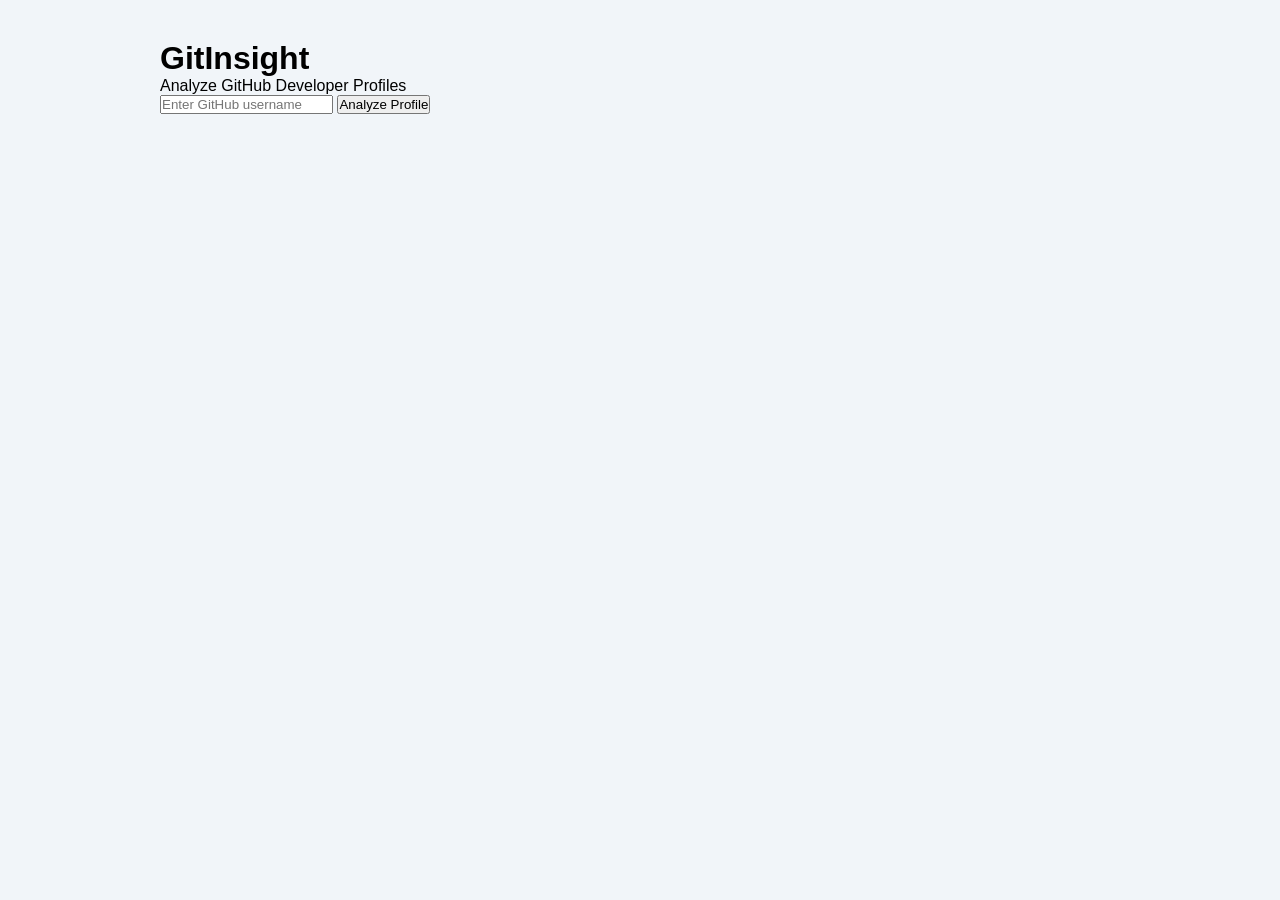
==== github-analyzer/frontend/index.html @ 8257c627 "Initial GitInsight analytics dashboard" ====
<!DOCTYPE html>
<html>
<head>
<title>GitInsight</title>
<link rel="stylesheet" href="style.css?v=1">
<script src="./script.js"></script>
</head>

<body>

<div class="container">

<h1>GitInsight</h1>
<p>Analyze GitHub Developer Profiles</p>

<input type="text" id="username" placeholder="Enter GitHub username">

<button onclick="analyzeProfile()">Analyze Profile</button>
</div>

<script src="script.js"></script>

</body>
</html>
---- github-analyzer/frontend/style.css ----
*{
margin:0;
padding:0;
box-sizing:border-box;
font-family:Arial, sans-serif;
}

body{
background:#f1f5f9;
}

.container{
max-width:1000px;
margin:auto;
padding:40px 20px;
}

.title{
text-align:center;
margin-bottom:30px;
font-size:32px;
color:#111827;
}

.card{
background:white;
padding:25px;
margin-bottom:20px;
border-radius:12px;
box-shadow:0 10px 25px rgba(0,0,0,0.08);
}

.card h2{
margin-bottom:15px;
color:#1f2937;
}

#profile{
display:flex;
flex-direction:column;
align-items:center;
text-align:center;
}

#profile img{
width:120px;
border-radius:50%;
margin-bottom:10px;
}

#stats{
display:grid;
grid-template-columns:repeat(3,1fr);
gap:15px;
margin-top:10px;
}

#stats p{
background:#f8fafc;
padding:15px;
border-radius:10px;
text-align:center;
font-weight:500;
box-shadow:0 2px 6px rgba(0,0,0,0.05);
}

#summary{
background:#f8fafc;
padding:15px;
border-radius:8px;
line-height:1.5;
}

.stats-grid{
display:grid;
grid-template-columns:repeat(auto-fit,minmax(160px,1fr));
gap:20px;
margin-bottom:20px;
}

.stat-card{
background:white;
padding:20px;
border-radius:12px;
box-shadow:0 4px 10px rgba(0,0,0,0.08);
text-align:center;
}

.stat-card h3{
font-size:14px;
color:#6b7280;
margin-bottom:8px;
}

.stat-card p{
font-size:22px;
font-weight:bold;
color:#111827;
}

.repo-card{
display:flex;
justify-content:space-between;
background:#f8fafc;
padding:12px 16px;
border-radius:8px;
margin-bottom:8px;
}

.loading{
text-align:center;
padding:20px;
font-size:18px;
color:#6b7280;
}

.spinner{
margin:20px auto;
width:40px;
height:40px;
border:4px solid #e5e7eb;
border-top:4px solid #4f46e5;
border-radius:50%;
animation:spin 1s linear infinite;
}

@keyframes spin{
0%{transform:rotate(0deg);}
100%{transform:rotate(360deg);}
}

.score-container{
width:100%;
background:#e5e7eb;
border-radius:10px;
overflow:hidden;
height:20px;
margin-top:10px;
}

#score-bar{
height:100%;
width:0%;
background:#4f46e5;
transition:width 0.6s ease;
}

#score-text{
margin-top:8px;
font-weight:500;
color:#374151;
}

.recent-item{
background:#f1f5f9;
padding:8px 12px;
border-radius:8px;
display:inline-block;
margin:5px;
cursor:pointer;
font-size:14px;
}

.recent-item:hover{
background:#e2e8f0;
}

.header{
display:flex;
justify-content:space-between;
align-items:center;
padding:15px 40px;
background:white;
box-shadow:0 2px 6px rgba(0,0,0,0.05);
margin-bottom:20px;
}

.logo{
font-size:20px;
font-weight:bold;
color:#4f46e5;
}

.search-box input{
padding:8px 10px;
border-radius:6px;
border:1px solid #ddd;
margin-right:8px;
}

.search-box button{
padding:8px 14px;
background:#4f46e5;
color:white;
border:none;
border-radius:6px;
cursor:pointer;
}

.search-box button:hover{
background:#4338ca;
}
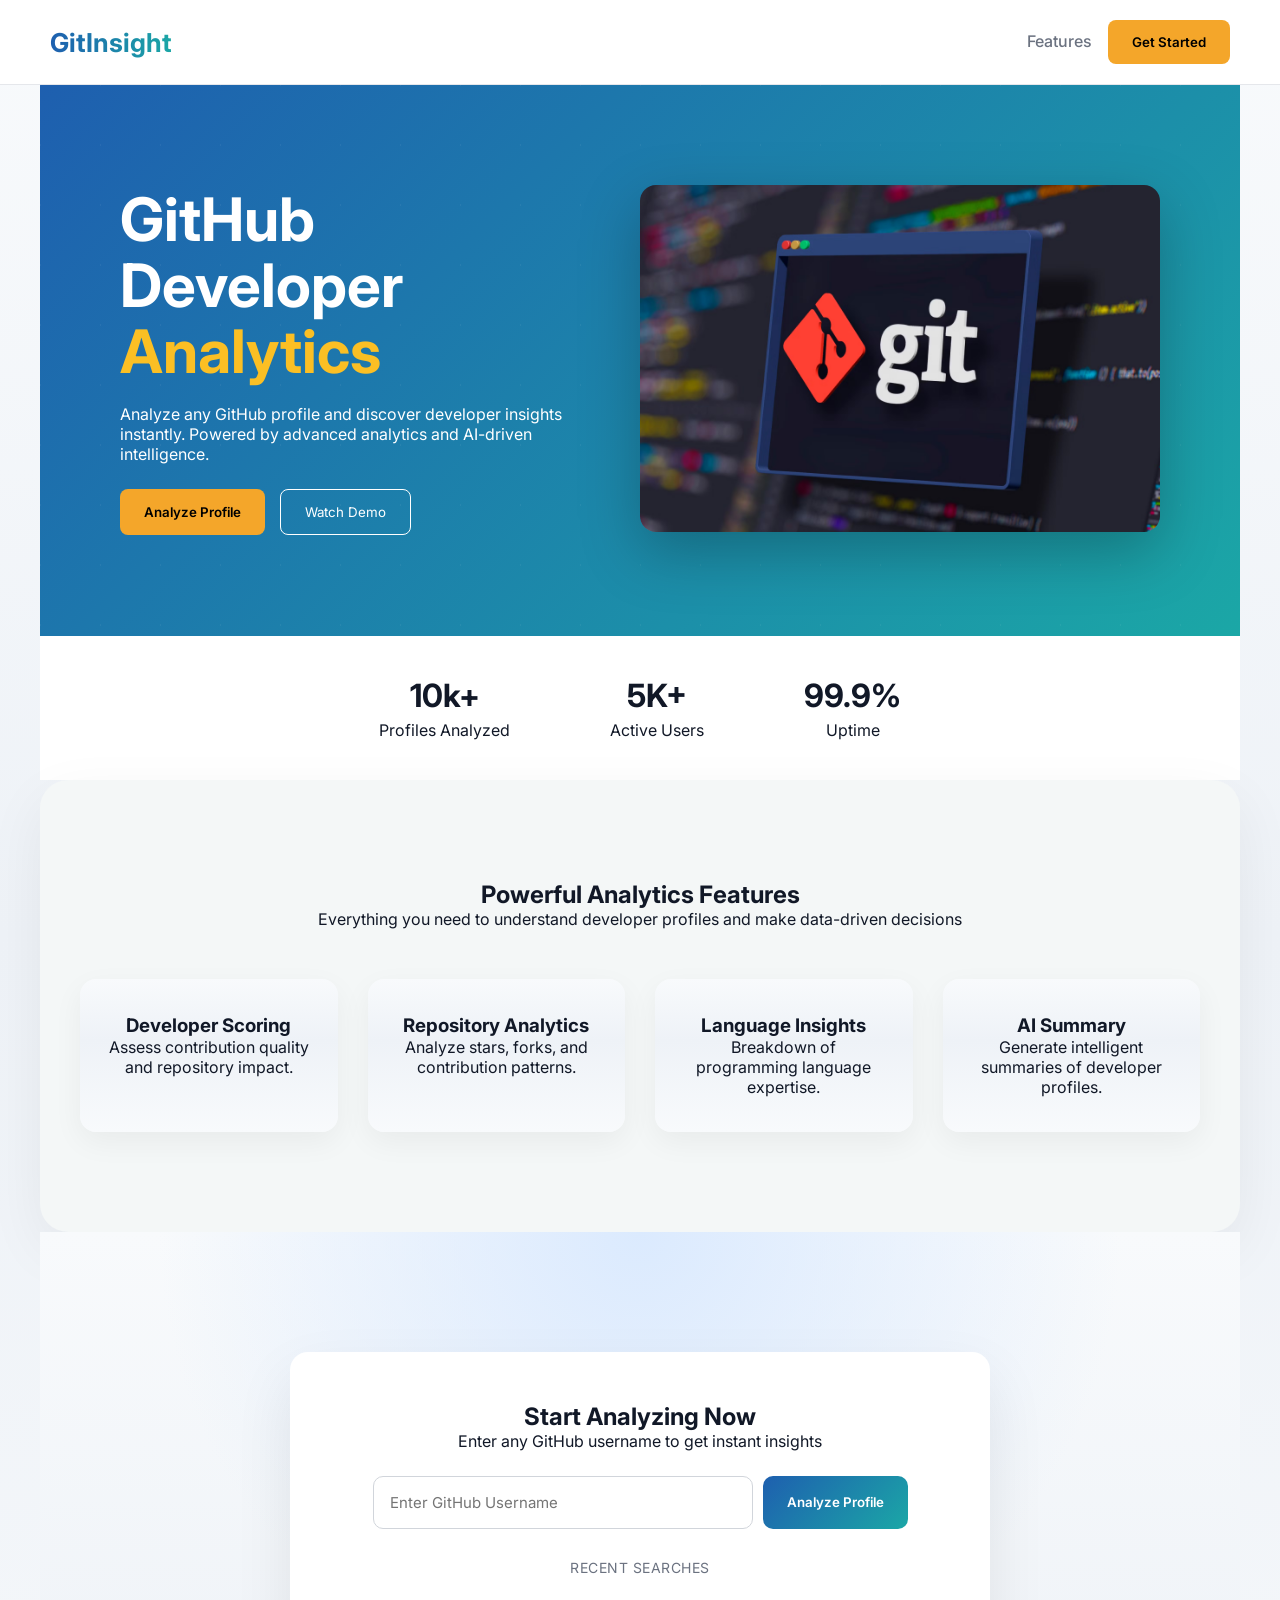
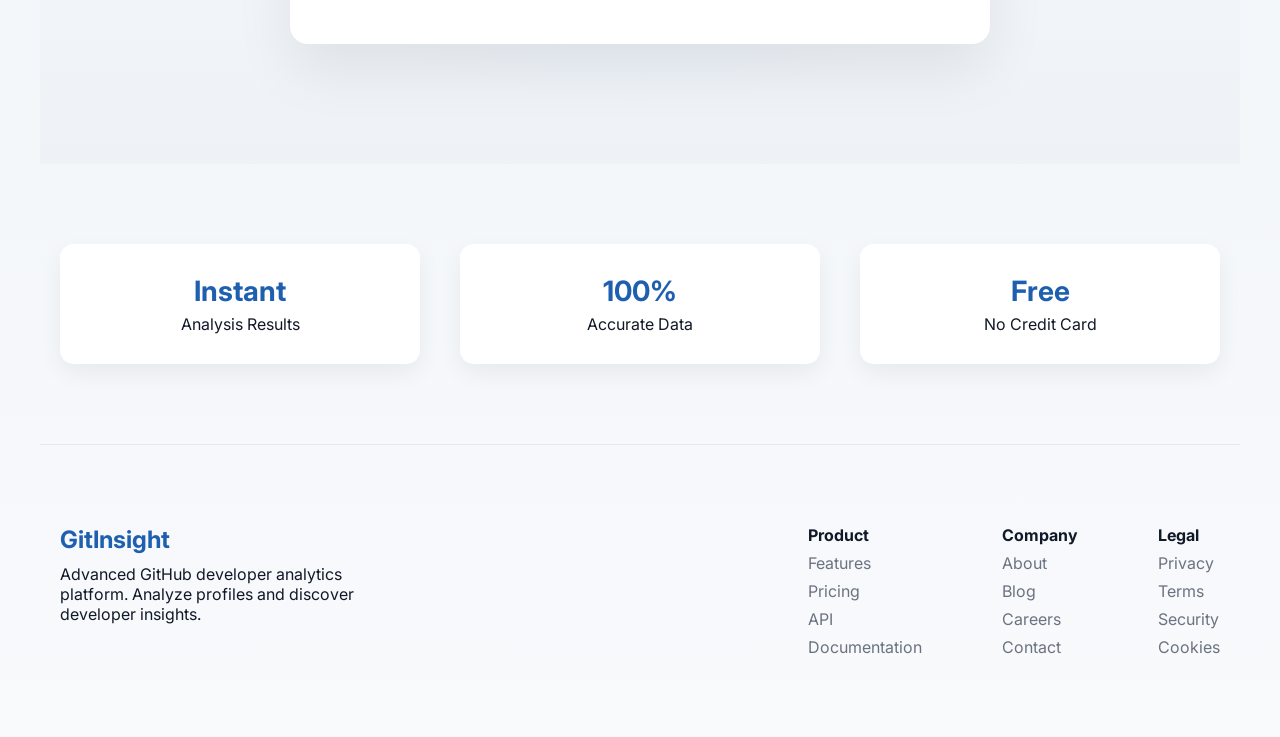
==== commit ec3f231c: "Initial release: GitInsight analytics dashboard" ====
--- a/github-analyzer/frontend/index.html
+++ b/github-analyzer/frontend/index.html
@@ -1,22 +1,237 @@
 <!DOCTYPE html>
-<html>
+<html lang="en">
+
 <head>
+<meta charset="UTF-8">
 <title>GitInsight</title>
-<link rel="stylesheet" href="style.css?v=1">
-<script src="./script.js"></script>
+
+<link rel="stylesheet" href="style.css">
+
+<link href="https://fonts.googleapis.com/css2?family=Inter:wght@300;400;600;700&display=swap" rel="stylesheet">
+
 </head>
 
 <body>
 
-<div class="container">
-
-<h1>GitInsight</h1>
-<p>Analyze GitHub Developer Profiles</p>
-
-<input type="text" id="username" placeholder="Enter GitHub username">
+<header class="navbar">
+
+<div class="logo animate-logo">GitInsight</div>
+
+<nav>
+<a href="#features">Features</a>
+<button class="btn-orange" onclick="scrollToSearch()">Get Started</button>
+</nav>
+
+</header>
+
+
+
+<section class="hero">
+
+<div class="hero-bg"></div>
+<div class="hero-left">
+
+<h1>
+GitHub<br>
+Developer<br>
+<span>Analytics</span>
+</h1>
+
+<p>
+Analyze any GitHub profile and discover developer insights instantly.
+Powered by advanced analytics and AI-driven intelligence.
+</p>
+
+<div class="hero-buttons">
+
+<button class="btn-orange" onclick="scrollToSearch()">Analyze Profile</button>
+</button>
+
+<button class="btn-outline" id="watchDemo">Watch Demo</button>
+
+</div>
+
+</div>
+
+
+<div class="hero-right">
+<img src="hero-analytics.avif" alt="GitHub Analytics Illustration">
+</div>
+
+</section>
+
+
+
+<section class="stats">
+
+<div>
+<h2>10k+</h2>
+<p>Profiles Analyzed</p>
+</div>
+
+<div>
+<h2>5K+</h2>
+<p>Active Users</p>
+</div>
+
+<div>
+<h2>99.9%</h2>
+<p>Uptime</p>
+</div>
+
+</section>
+
+
+
+<section class="features" id="features">
+
+<h2>Powerful Analytics Features</h2>
+
+<p class="subtitle">
+Everything you need to understand developer profiles and make data-driven decisions
+</p>
+
+<div class="feature-grid">
+
+<div class="feature-card">
+<h3>Developer Scoring</h3>
+<p>Assess contribution quality and repository impact.</p>
+</div>
+
+<div class="feature-card">
+<h3>Repository Analytics</h3>
+<p>Analyze stars, forks, and contribution patterns.</p>
+</div>
+
+<div class="feature-card">
+<h3>Language Insights</h3>
+<p>Breakdown of programming language expertise.</p>
+</div>
+
+<div class="feature-card">
+<h3>AI Summary</h3>
+<p>Generate intelligent summaries of developer profiles.</p>
+</div>
+
+</div>
+
+</section>
+
+
+
+<section class="search-section" id="searchSection">
+
+<div class="search-container">
+
+<h2>Start Analyzing Now</h2>
+
+<p>Enter any GitHub username to get instant insights</p>
+
+<div class="search-box">
+
+<input id="usernameInput" placeholder="Enter GitHub Username">
 
 <button onclick="analyzeProfile()">Analyze Profile</button>
-</div>
+
+</div>
+
+<div class="recent-label">Recent Searches</div>
+
+<div id="recentSearches" class="recent-search-grid"></div>
+
+</div>
+
+</section>
+
+
+
+<section class="benefits">
+
+<div class="benefit-grid">
+
+<div class="benefit-card">
+<h3>Instant</h3>
+<p>Analysis Results</p>
+</div>
+
+<div class="benefit-card">
+<h3>100%</h3>
+<p>Accurate Data</p>
+</div>
+
+<div class="benefit-card">
+<h3>Free</h3>
+<p>No Credit Card</p>
+</div>
+
+</div>
+
+</section>
+
+
+
+<footer class="footer">
+
+<div class="footer-left">
+<h2>GitInsight</h2>
+<p>
+Advanced GitHub developer analytics platform.
+Analyze profiles and discover developer insights.
+</p>
+</div>
+
+<div class="footer-columns">
+
+<div>
+<h4>Product</h4>
+<a href="#">Features</a>
+<a href="#">Pricing</a>
+<a href="#">API</a>
+<a href="#">Documentation</a>
+</div>
+
+<div>
+<h4>Company</h4>
+<a href="#">About</a>
+<a href="#">Blog</a>
+<a href="#">Careers</a>
+<a href="#">Contact</a>
+</div>
+
+<div>
+<h4>Legal</h4>
+<a href="#">Privacy</a>
+<a href="#">Terms</a>
+<a href="#">Security</a>
+<a href="#">Cookies</a>
+</div>
+
+</div>
+
+</footer>
+
+
+
+<div id="demoModal" class="modal">
+
+<div class="modal-content">
+
+<h2>Demo Coming Soon 🚀</h2>
+
+<p>
+We're preparing an interactive walkthrough of GitInsight.
+The demo video will be available soon.
+</p>
+
+<button onclick="closeModal()" class="btn-primary">
+Got it
+</button>
+
+</div>
+
+</div>
+
+
 
 <script src="script.js"></script>
 
--- a/github-analyzer/frontend/style.css
+++ b/github-analyzer/frontend/style.css
@@ -1,104 +1,548 @@
-
+/* ===============================
+ROOT VARIABLES
+=============================== */
+
+:root{
+--primary-blue:#1E5FAF;
+--secondary-teal:#1BA7A6;
+--accent-orange:#F4A62A;
+
+--bg-main:#F8FAFC;
+--card-bg:#FFFFFF;
+
+--text-dark:#111827;
+--border-soft:#E5E7EB;
+}
+
+
+/* ===============================
+GLOBAL
+=============================== */
 
 *{
 margin:0;
 padding:0;
 box-sizing:border-box;
-font-family:Arial, sans-serif;
+font-family:'Inter',sans-serif;
+}
+
+html{
+scroll-behavior:smooth;
 }
 
 body{
-background:#f1f5f9;
-}
-
-.container{
+background:linear-gradient(180deg,#f8fafc 0%,#eef2f7 40%,#f8fafc 100%);
+color:var(--text-dark);
+}
+
+section{
+max-width:1200px;
+margin:auto;
+padding:80px 20px;
+}
+
+
+/* ===============================
+NAVBAR
+=============================== */
+
+.navbar{
+display:flex;
+justify-content:space-between;
+align-items:center;
+padding:20px 50px;
+background:white;
+border-bottom:1px solid var(--border-soft);
+}
+
+.logo{
+font-size:26px;
+font-weight:700;
+background:linear-gradient(90deg,#1E5FAF,#1BA7A6,#1E5FAF);
+background-size:200%;
+-webkit-background-clip:text;
+-webkit-text-fill-color:transparent;
+animation:logoGradient 6s linear infinite;
+}
+
+@keyframes logoGradient{
+0%{background-position:0%;}
+100%{background-position:200%;}
+}
+
+nav a{
+margin:0 12px;
+text-decoration:none;
+color:#6B7280;
+font-weight:500;
+}
+
+nav a:hover{
+color:var(--primary-blue);
+}
+
+
+/* ===============================
+HERO
+=============================== */
+
+.hero{
+position:relative;
+display:grid;
+grid-template-columns:1fr 1fr;
+align-items:center;
+padding:100px 80px;
+background:linear-gradient(135deg,#1E5FAF,#1BA7A6);
+color:white;
+overflow:hidden;
+}
+
+.hero-bg{
+position:absolute;
+top:0;
+left:0;
+width:100%;
+height:100%;
+background-image:
+linear-gradient(120deg,rgba(255,255,255,0.05) 1px,transparent 1px),
+linear-gradient(60deg,rgba(255,255,255,0.05) 1px,transparent 1px);
+background-size:60px 60px;
+animation:moveGrid 25s linear infinite;
+}
+
+@keyframes moveGrid{
+0%{transform:translate(0,0);}
+100%{transform:translate(60px,60px);}
+}
+
+.hero-left,
+.hero-right{
+position:relative;
+z-index:2;
+}
+
+.hero h1{
+font-size:60px;
+line-height:1.1;
+}
+
+.hero span{
+color:#FBBF24;
+}
+
+.hero p{
+margin-top:20px;
+max-width:450px;
+}
+
+.hero-buttons{
+margin-top:25px;
+display:flex;
+gap:15px;
+}
+
+.hero-right img{
+width:100%;
+max-width:520px;
+border-radius:16px;
+box-shadow:0 20px 60px rgba(0,0,0,0.25);
+}
+
+
+/* ===============================
+BUTTONS
+=============================== */
+
+button{
+cursor:pointer;
+transition:all .25s ease;
+}
+
+button:hover{
+transform:translateY(-2px);
+box-shadow:0 8px 20px rgba(0,0,0,0.2);
+}
+
+.btn-orange{
+background:var(--accent-orange);
+border:none;
+padding:14px 24px;
+border-radius:8px;
+font-weight:600;
+}
+
+.btn-outline{
+background:none;
+border:1px solid white;
+color:white;
+padding:14px 24px;
+border-radius:8px;
+}
+
+
+/* ===============================
+STATS
+=============================== */
+
+.stats{
+display:flex;
+justify-content:center;
+gap:100px;
+padding:40px 0;
+background:white;
+}
+
+.stats div{
+text-align:center;
+}
+
+.stats h2{
+font-size:32px;
+margin-bottom:5px;
+}
+
+
+/* ===============================
+FEATURES
+=============================== */
+
+.features{
+text-align:center;
+padding:100px 40px;
+background:#f4f7f7;
+border-radius:28px;
+box-shadow:0 20px 60px rgba(0,0,0,0.06);
+}
+
+.feature-grid{
+display:grid;
+grid-template-columns:repeat(auto-fit,minmax(240px,1fr));
+gap:30px;
+margin-top:50px;
+}
+
+.feature-card{
+background:rgb(20, 14, 14);
+padding:35px 28px;
+border-radius:16px;
+box-shadow:0 10px 30px rgba(0,0,0,0.05);
+transition:all .35s ease;
+position:relative;
+overflow:hidden;
+}
+
+.feature-card:hover{
+transform:translateY(-8px);
+box-shadow:0 20px 45px rgba(0,0,0,0.12);
+}
+
+.feature-card:hover::before{
+opacity:1;
+}
+
+.feature-card{
+background:linear-gradient(180deg,#f8fafc 0%,#eef2f7 40%,#f8fafc 100%);
+padding:35px 28px;
+border-radius:16px;
+box-shadow:0 10px 30px rgba(0,0,0,0.05);
+transition:all .35s ease;
+position:relative;
+overflow:hidden;
+}
+
+
+/* ===============================
+SEARCH SECTION
+=============================== */
+
+.search-section{
+padding:120px 20px;
+text-align:center;
+background:
+radial-gradient(circle at top,#dbeafe 0%,transparent 60%),
+linear-gradient(180deg,#f8fafc,#eef2f7);
+}
+
+.search-container{
+background:white;
+max-width:700px;
+margin:auto;
+padding:50px 40px;
+border-radius:18px;
+box-shadow:0 25px 60px rgba(0,0,0,0.08);
+animation:fadeUp 0.8s ease;
+}
+
+@keyframes fadeUp{
+from{
+opacity:0;
+transform:translateY(30px);
+}
+to{
+opacity:1;
+transform:translateY(0);
+}
+}
+
+.search-box{
+margin-top:25px;
+display:flex;
+justify-content:center;
+gap:10px;
+}
+
+.search-box input{
+padding:16px;
+width:380px;
+border-radius:10px;
+border:1px solid #d1d5db;
+font-size:15px;
+transition:all .25s ease;
+}
+
+.search-box input:focus{
+outline:none;
+border-color:var(--primary-blue);
+box-shadow:0 0 0 3px rgba(30,95,175,0.15);
+}
+
+.search-box button{
+background:linear-gradient(135deg,#1E5FAF,#1BA7A6);
+color:white;
+border:none;
+padding:16px 24px;
+border-radius:10px;
+font-weight:600;
+cursor:pointer;
+transition:all .25s ease;
+}
+
+.search-box button:hover{
+transform:translateY(-2px);
+box-shadow:0 10px 25px rgba(0,0,0,0.15);
+}
+
+
+
+
+/* ===============================
+RECENT SEARCHES
+=============================== */
+
+/* RECENT SEARCH SECTION */
+
+.recent-label{
+margin-top:30px;
+font-size:14px;
+color:#6B7280;
+letter-spacing:.5px;
+text-transform:uppercase;
+}
+
+
+/* container */
+
+.recent-search-grid{
+margin-top:18px;
+display:flex;
+justify-content:center;
+flex-wrap:wrap;
+gap:12px;
+}
+
+
+/* search pills */
+
+.recent-item{
+padding:10px 16px;
+border-radius:999px;
+font-size:14px;
+font-weight:500;
+cursor:pointer;
+
+background:white;
+border:1px solid #E5E7EB;
+
+display:flex;
+align-items:center;
+gap:6px;
+
+transition:all .25s ease;
+}
+
+
+/* github icon */
+
+.recent-item::before{
+content:"⚡";
+font-size:12px;
+opacity:.7;
+}
+
+
+/* hover animation */
+
+.recent-item:hover{
+transform:translateY(-2px);
+background:linear-gradient(135deg,#1E5FAF,#1BA7A6);
+color:white;
+border-color:transparent;
+box-shadow:0 8px 18px rgba(0,0,0,0.12);
+}
+
+
+/* ===============================
+FOOTER
+=============================== */
+
+.footer{
+display:flex;
+justify-content:space-between;
+gap:60px;
+padding:80px 20px;
+max-width:1200px;
+margin:auto;
+border-top:1px solid var(--border-soft);
+}
+
+.footer-left{
+max-width:320px;
+}
+
+.footer-left h2{
+margin-bottom:10px;
+color:var(--primary-blue);
+}
+
+.footer-columns{
+display:flex;
+gap:80px;
+}
+
+.footer-columns div{
+display:flex;
+flex-direction:column;
+gap:8px;
+}
+
+.footer-columns a{
+text-decoration:none;
+color:#6B7280;
+}
+
+.footer-columns a:hover{
+color:var(--primary-blue);
+}
+
+/* =========================
+DASHBOARD PAGE
+========================= */
+
+.dashboard{
+padding:100px 20px;
+}
+
+.dashboard-container{
 max-width:1000px;
 margin:auto;
-padding:40px 20px;
-}
-
-.title{
+}
+
+.dashboard-title{
 text-align:center;
-margin-bottom:30px;
-font-size:32px;
-color:#111827;
-}
+margin-bottom:40px;
+font-size:34px;
+font-weight:700;
+}
+
+
+/* SEARCH BAR */
+
+.dashboard-search{
+display:flex;
+justify-content:center;
+gap:10px;
+margin-bottom:40px;
+}
+
+.dashboard-search input{
+padding:14px;
+width:300px;
+border-radius:10px;
+border:1px solid #d1d5db;
+font-size:15px;
+}
+
+.dashboard-search button{
+background:linear-gradient(135deg,#1E5FAF,#1BA7A6);
+color:white;
+border:none;
+padding:14px 22px;
+border-radius:10px;
+cursor:pointer;
+font-weight:600;
+}
+
+.dashboard-search button:hover{
+transform:translateY(-2px);
+box-shadow:0 8px 20px rgba(0,0,0,0.15);
+}
+
+
+/* DASHBOARD CARDS */
 
 .card{
 background:white;
+padding:30px;
+margin-bottom:25px;
+border-radius:16px;
+box-shadow:0 10px 25px rgba(0,0,0,0.06);
+}
+
+
+/* STATS GRID */
+
+.stats-grid{
+display:grid;
+grid-template-columns:repeat(auto-fit,minmax(180px,1fr));
+gap:20px;
+margin-bottom:25px;
+}
+
+.stat-card{
+background:white;
 padding:25px;
-margin-bottom:20px;
-border-radius:12px;
-box-shadow:0 10px 25px rgba(0,0,0,0.08);
-}
-
-.card h2{
-margin-bottom:15px;
-color:#1f2937;
-}
+border-radius:14px;
+box-shadow:0 8px 20px rgba(0,0,0,0.05);
+text-align:center;
+}
+
+.stat-card h3{
+font-size:14px;
+color:#6B7280;
+margin-bottom:8px;
+}
+
+.stat-card p{
+font-size:22px;
+font-weight:700;
+color:#111827;
+}
+
+
+/* PROFILE */
 
 #profile{
-display:flex;
-flex-direction:column;
-align-items:center;
 text-align:center;
 }
 
 #profile img{
 width:120px;
 border-radius:50%;
-margin-bottom:10px;
-}
-
-#stats{
-display:grid;
-grid-template-columns:repeat(3,1fr);
-gap:15px;
-margin-top:10px;
-}
-
-#stats p{
-background:#f8fafc;
-padding:15px;
-border-radius:10px;
-text-align:center;
-font-weight:500;
-box-shadow:0 2px 6px rgba(0,0,0,0.05);
-}
-
-#summary{
-background:#f8fafc;
-padding:15px;
-border-radius:8px;
-line-height:1.5;
-}
-
-.stats-grid{
-display:grid;
-grid-template-columns:repeat(auto-fit,minmax(160px,1fr));
-gap:20px;
-margin-bottom:20px;
-}
-
-.stat-card{
-background:white;
-padding:20px;
-border-radius:12px;
-box-shadow:0 4px 10px rgba(0,0,0,0.08);
-text-align:center;
-}
-
-.stat-card h3{
-font-size:14px;
-color:#6b7280;
-margin-bottom:8px;
-}
-
-.stat-card p{
-font-size:22px;
-font-weight:bold;
-color:#111827;
-}
+margin-bottom:12px;
+}
+
+
+/* REPOSITORIES */
 
 .repo-card{
 display:flex;
@@ -109,19 +553,87 @@
 margin-bottom:8px;
 }
 
+.repo-row{
+display:flex;
+justify-content:space-between;
+align-items:center;
+padding:16px;
+background:#f8fafc;
+border-radius:10px;
+margin-bottom:10px;
+transition:all .2s ease;
+}
+
+.repo-row:hover{
+background:#eef2f7;
+}
+
+.repo-left h4{
+margin-bottom:3px;
+font-size:15px;
+}
+
+.repo-lang{
+font-size:12px;
+color:#6b7280;
+}
+
+.repo-star{
+font-weight:600;
+color:#1E5FAF;
+}
+
+
+/* LOADING SCREEN */
+
+.loading-screen{
+position:fixed;
+top:0;
+left:0;
+width:100%;
+height:100%;
+background:white;
+display:flex;
+flex-direction:column;
+align-items:center;
+justify-content:center;
+z-index:999;
+}
+
+
+/* SPINNER */
+
+.spinner{
+width:45px;
+height:45px;
+border:4px solid #e5e7eb;
+border-top:4px solid #1E5FAF;
+border-radius:50%;
+animation:spin 1s linear infinite;
+margin-bottom:15px;
+}
+
+@keyframes spin{
+0%{transform:rotate(0deg);}
+100%{transform:rotate(360deg);}
+}
+
+
+/* ===============================
+LOADING
+=============================== */
+
 .loading{
 text-align:center;
 padding:20px;
-font-size:18px;
-color:#6b7280;
 }
 
 .spinner{
 margin:20px auto;
 width:40px;
 height:40px;
-border:4px solid #e5e7eb;
-border-top:4px solid #4f46e5;
+border:4px solid #E5E7EB;
+border-top:4px solid var(--primary-blue);
 border-radius:50%;
 animation:spin 1s linear infinite;
 }
@@ -131,74 +643,245 @@
 100%{transform:rotate(360deg);}
 }
 
+
+/* ===============================
+DEVELOPER SCORE
+=============================== */
+
 .score-container{
 width:100%;
-background:#e5e7eb;
+background:#E5E7EB;
 border-radius:10px;
+height:20px;
 overflow:hidden;
-height:20px;
 margin-top:10px;
 }
 
 #score-bar{
 height:100%;
 width:0%;
-background:#4f46e5;
-transition:width 0.6s ease;
+background:var(--primary-blue);
+transition:width .6s;
 }
 
 #score-text{
 margin-top:8px;
-font-weight:500;
-color:#374151;
-}
-
-.recent-item{
-background:#f1f5f9;
-padding:8px 12px;
-border-radius:8px;
-display:inline-block;
-margin:5px;
-cursor:pointer;
-font-size:14px;
-}
-
-.recent-item:hover{
-background:#e2e8f0;
-}
-
-.header{
+font-weight:600;
+}
+
+
+/* ===============================
+MODAL
+=============================== */
+
+.modal{
+position:fixed;
+top:0;
+left:0;
+width:100%;
+height:100%;
+background:rgba(0,0,0,0.6);
+display:none;
+align-items:center;
+justify-content:center;
+z-index:999;
+}
+
+.modal-content{
+background:white;
+padding:40px;
+border-radius:14px;
+text-align:center;
+max-width:400px;
+box-shadow:0 20px 60px rgba(0,0,0,0.2);
+animation:popup .3s ease;
+}
+
+@keyframes popup{
+from{
+transform:scale(.9);
+opacity:0;
+}
+to{
+transform:scale(1);
+opacity:1;
+}
+}
+
+/* BENEFITS */
+
+.benefits{
+padding:80px 20px;
+}
+
+.benefit-grid{
+display:grid;
+grid-template-columns:repeat(3,1fr);
+gap:40px;
+text-align:center;
+}
+
+.benefit-card{
+background:white;
+padding:30px;
+border-radius:14px;
+box-shadow:0 10px 25px rgba(0,0,0,0.06);
+transition:all .25s ease;
+}
+
+.benefit-card:hover{
+transform:translateY(-5px);
+box-shadow:0 15px 35px rgba(0,0,0,0.12);
+}
+
+.benefit-card h3{
+font-size:28px;
+color:var(--primary-blue);
+margin-bottom:6px;
+}
+
+.chart-container{
+max-width:420px;
+margin:auto;
+}
+
+.chart-container canvas{
+width:100% !important;
+height:320px !important;
+}
+
+.repo-row{
 display:flex;
 justify-content:space-between;
 align-items:center;
-padding:15px 40px;
-background:white;
-box-shadow:0 2px 6px rgba(0,0,0,0.05);
-margin-bottom:20px;
-}
-
-.logo{
-font-size:20px;
-font-weight:bold;
-color:#4f46e5;
-}
-
-.search-box input{
-padding:8px 10px;
-border-radius:6px;
-border:1px solid #ddd;
-margin-right:8px;
-}
-
-.search-box button{
-padding:8px 14px;
-background:#4f46e5;
+padding:14px 18px;
+background:#f8fafc;
+border-radius:10px;
+margin-bottom:10px;
+transition:all .2s ease;
+}
+
+.repo-row:hover{
+background:#eef2f7;
+transform:translateX(4px);
+}
+
+.repo-info h4{
+font-size:15px;
+margin-bottom:2px;
+}
+
+.repo-lang{
+font-size:12px;
+color:#6b7280;
+}
+
+.repo-stars{
+font-weight:600;
+color:#1E5FAF;
+}
+
+.ai-summary-card{
+background:linear-gradient(135deg,#1E5FAF,#1BA7A6);
 color:white;
-border:none;
-border-radius:6px;
-cursor:pointer;
-}
-
-.search-box button:hover{
-background:#4338ca;
+padding:24px;
+border-radius:16px;
+line-height:1.6;
+font-size:15px;
+box-shadow:0 15px 35px rgba(0,0,0,0.15);
+}
+
+.ai-badge{
+font-size:12px;
+letter-spacing:.5px;
+text-transform:uppercase;
+margin-bottom:10px;
+opacity:.8;
+}
+
+.score-label{
+display:block;
+font-size:12px;
+color:#6b7280;
+margin-top:4px;
+}
+
+.ai-summary-card{
+
+background:linear-gradient(135deg,#1E5FAF,#1BA7A6);
+color:white;
+
+padding:28px;
+
+border-radius:18px;
+
+box-shadow:0 18px 40px rgba(0,0,0,0.15);
+
+}
+
+.ai-summary-card h3{
+    margin-bottom:14px;
+}
+
+.ai-text{
+    line-height:1.7;
+    margin-bottom:20px;
+}
+
+.insight-grid{
+    display:grid;
+    grid-template-columns:1fr 1fr;
+    gap:20px;
+    }
+
+.insight-grid h4{
+    margin-bottom:8px;
+}
+
+.insight-grid ul{
+    padding-left:18px;
+}
+
+.error-modal{
+    position:fixed;
+    top:0;
+    left:0;
+    width:100%;
+    height:100%;
+    background:rgba(0,0,0,0.55);
+    display:flex;
+    align-items:center;
+    justify-content:center;
+    z-index:999;
+}
+
+.error-modal-content{
+    background:white;
+    padding:35px;
+    border-radius:16px;
+    text-align:center;
+    max-width:420px;
+    box-shadow:0 25px 60px rgba(0,0,0,0.25);
+    animation:popup .25s ease;
+
+}
+
+.error-modal-content h2{
+    margin-bottom:12px;
+    color:#ef4444;
+}
+
+.error-modal-content p{
+    margin-bottom:18px;
+    line-height:1.6;
+}
+
+.error-modal-content button{
+    background:linear-gradient(135deg,#1E5FAF,#1BA7A6);
+    color:white;
+    border:none;
+    padding:12px 20px;
+    border-radius:8px;
+    cursor:pointer;
+    font-weight:600;
 }
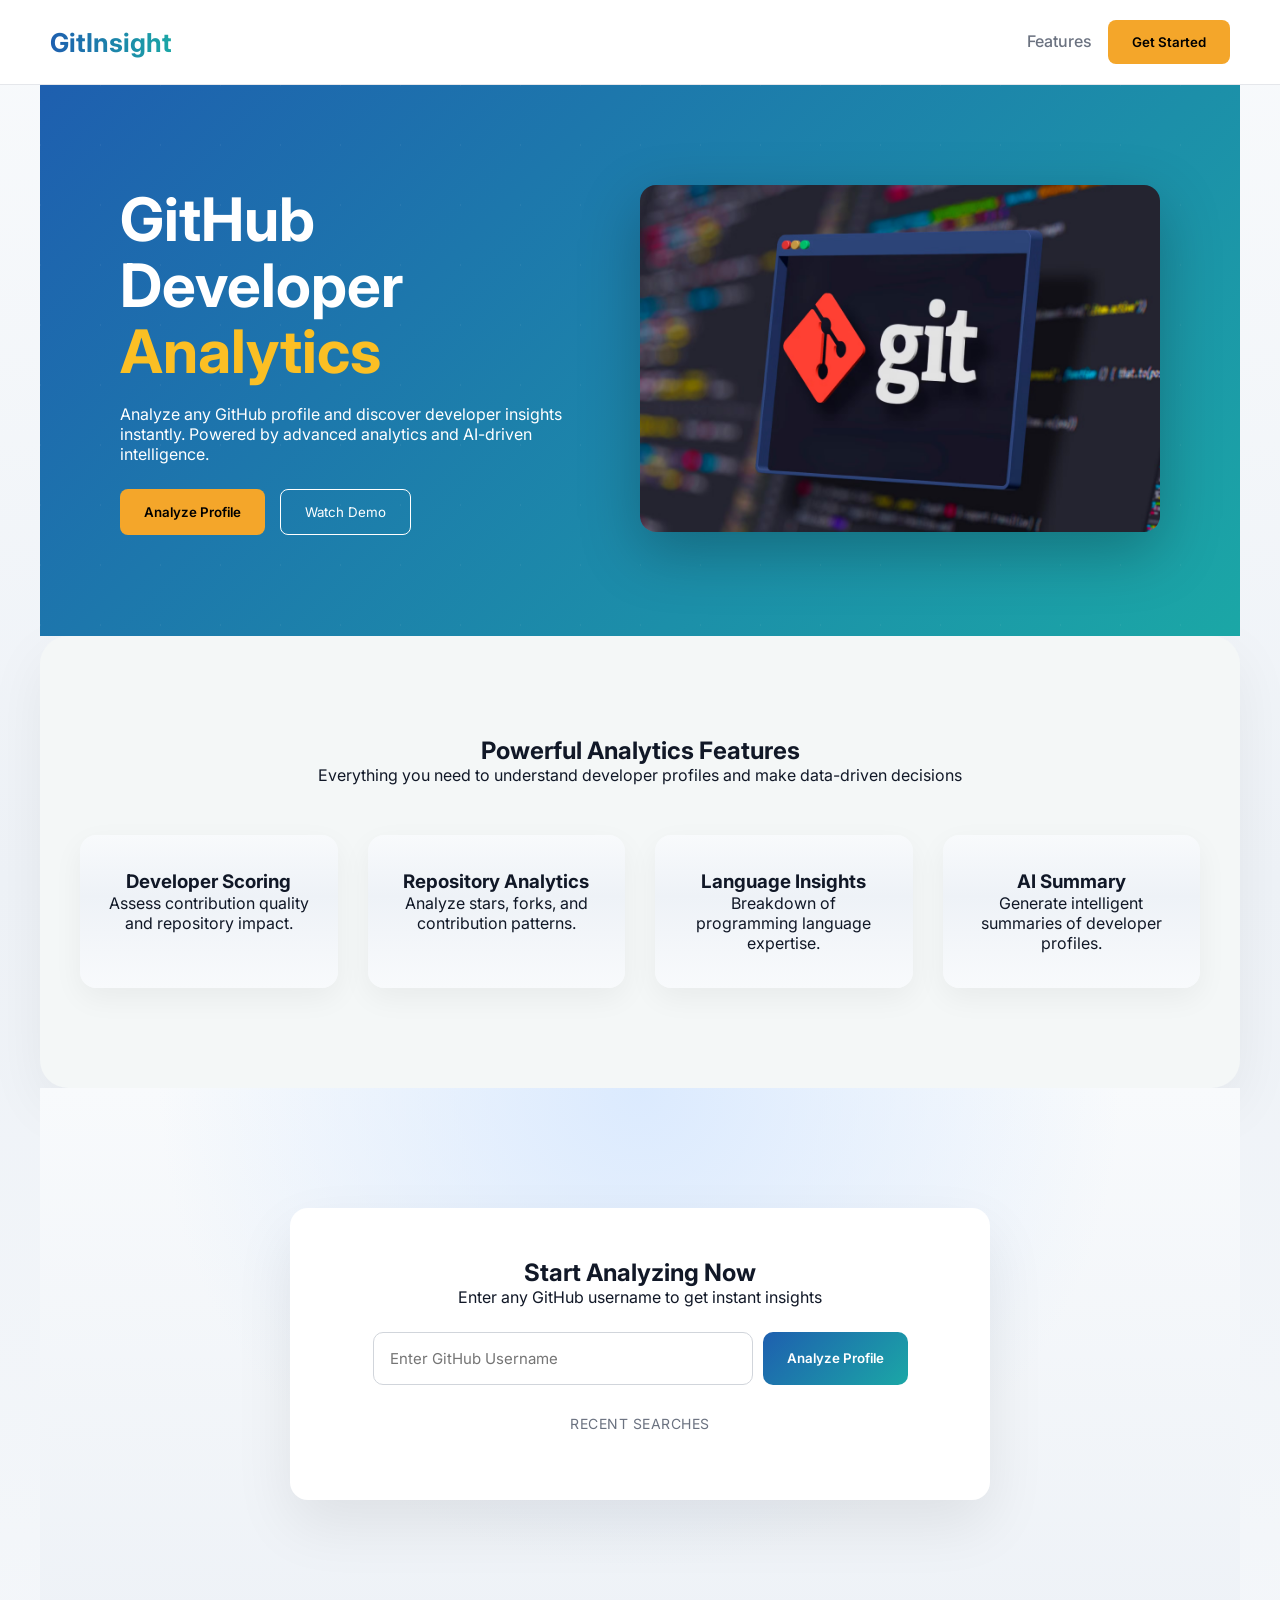
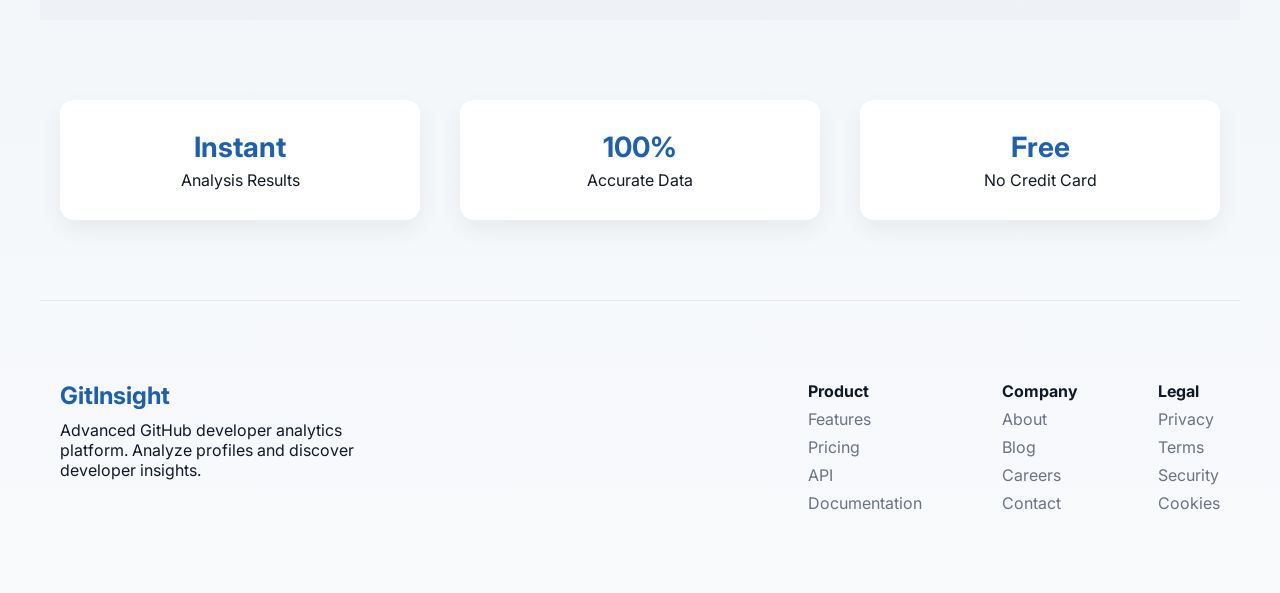
==== commit 1853097a: "frontend fix" ====
--- a/github-analyzer/frontend/index.html
+++ b/github-analyzer/frontend/index.html
@@ -62,24 +62,7 @@
 
 
 
-<section class="stats">
-
-<div>
-<h2>10k+</h2>
-<p>Profiles Analyzed</p>
-</div>
-
-<div>
-<h2>5K+</h2>
-<p>Active Users</p>
-</div>
-
-<div>
-<h2>99.9%</h2>
-<p>Uptime</p>
-</div>
-
-</section>
+
 
 
 
